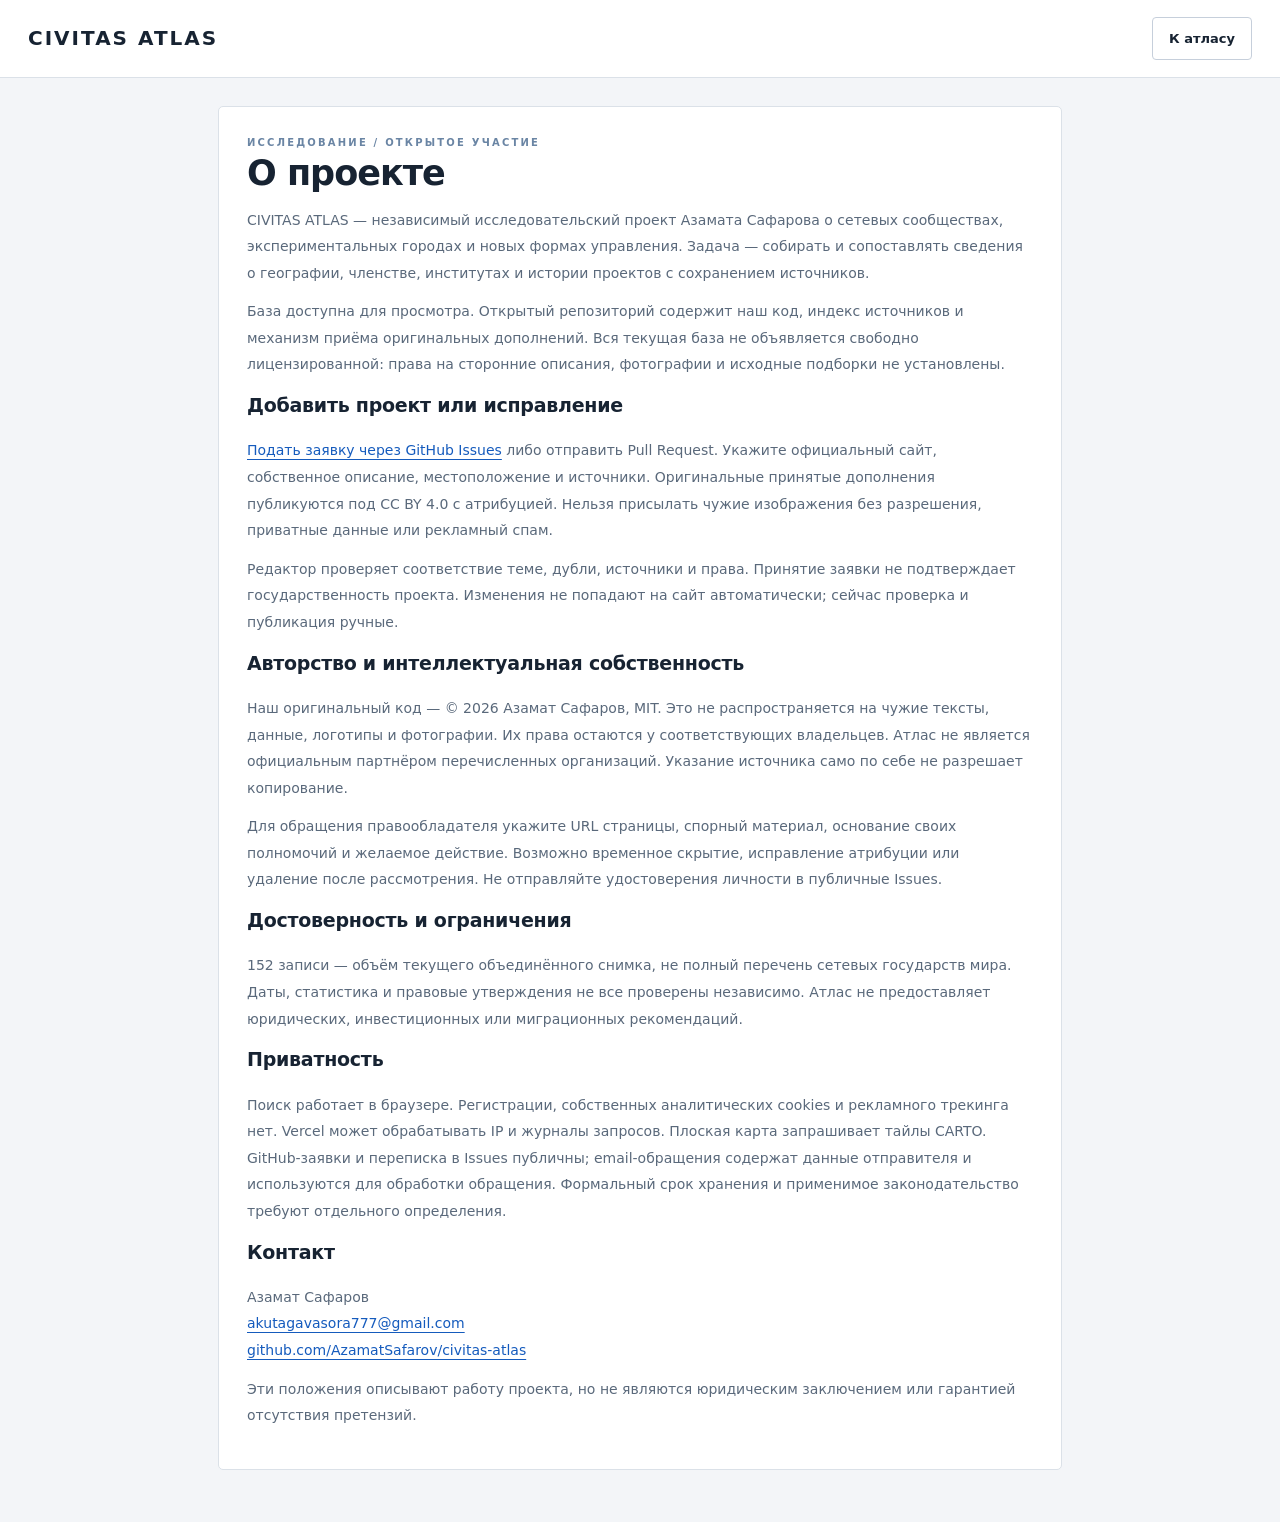
==== about.html @ b0e30f30 "Add public research description, contact and submission links" ====
<!doctype html><html lang="ru"><meta charset="utf-8"><meta name="viewport" content="width=device-width,initial-scale=1"><title>О проекте — CIVITAS ATLAS</title><link rel="stylesheet" href="design.css"><header><div class="brand">CIVITAS ATLAS</div><a class="button" href="/">К атласу</a></header><main style="max-width:900px"><section class="box pad"><div class="eyebrow">Исследование / открытое участие</div><h1>О проекте</h1><p>CIVITAS ATLAS — независимый исследовательский проект Азамата Сафарова о сетевых сообществах, экспериментальных городах и новых формах управления. Задача — собирать и сопоставлять сведения о географии, членстве, институтах и истории проектов с сохранением источников.</p><p>База доступна для просмотра. Открытый репозиторий содержит наш код, индекс источников и механизм приёма оригинальных дополнений. Вся текущая база не объявляется свободно лицензированной: права на сторонние описания, фотографии и исходные подборки не установлены.</p><h2>Добавить проект или исправление</h2><p><a href="https://github.com/AzamatSafarov/civitas-atlas/issues/new?template=project.yml">Подать заявку через GitHub Issues</a> либо отправить Pull Request. Укажите официальный сайт, собственное описание, местоположение и источники. Оригинальные принятые дополнения публикуются под CC BY 4.0 с атрибуцией. Нельзя присылать чужие изображения без разрешения, приватные данные или рекламный спам.</p><p>Редактор проверяет соответствие теме, дубли, источники и права. Принятие заявки не подтверждает государственность проекта. Изменения не попадают на сайт автоматически; сейчас проверка и публикация ручные.</p><h2>Авторство и интеллектуальная собственность</h2><p>Наш оригинальный код — © 2026 Азамат Сафаров, MIT. Это не распространяется на чужие тексты, данные, логотипы и фотографии. Их права остаются у соответствующих владельцев. Атлас не является официальным партнёром перечисленных организаций. Указание источника само по себе не разрешает копирование.</p><p>Для обращения правообладателя укажите URL страницы, спорный материал, основание своих полномочий и желаемое действие. Возможно временное скрытие, исправление атрибуции или удаление после рассмотрения. Не отправляйте удостоверения личности в публичные Issues.</p><h2>Достоверность и ограничения</h2><p>152 записи — объём текущего объединённого снимка, не полный перечень сетевых государств мира. Даты, статистика и правовые утверждения не все проверены независимо. Атлас не предоставляет юридических, инвестиционных или миграционных рекомендаций.</p><h2>Приватность</h2><p>Поиск работает в браузере. Регистрации, собственных аналитических cookies и рекламного трекинга нет. Vercel может обрабатывать IP и журналы запросов. Плоская карта запрашивает тайлы CARTO. GitHub-заявки и переписка в Issues публичны; email-обращения содержат данные отправителя и используются для обработки обращения. Формальный срок хранения и применимое законодательство требуют отдельного определения.</p><h2>Контакт</h2><p>Азамат Сафаров<br><a href="mailto:akutagavasora777@gmail.com">akutagavasora777@gmail.com</a><br><a href="https://github.com/AzamatSafarov/civitas-atlas">github.com/AzamatSafarov/civitas-atlas</a></p><p>Эти положения описывают работу проекта, но не являются юридическим заключением или гарантией отсутствия претензий.</p></section></main></html>
---- design.css ----
:root{--ink:#172332;--muted:#5d6b7a;--line:#dbe1e8;--paper:#fff;--wash:#f3f5f8;--accent:#155bbd;--night:#091626}*{box-sizing:border-box}html{scroll-behavior:smooth}body{margin:0;background:var(--wash);color:var(--ink);font:15px/1.65 system-ui,-apple-system,BlinkMacSystemFont,"Segoe UI",sans-serif}a{color:var(--accent);text-underline-offset:4px}button,input,select{font:inherit}button,a{touch-action:manipulation}button{cursor:pointer}button,.button{border:1px solid #c6cfdb;background:white;color:var(--ink);border-radius:4px;padding:10px 16px;font-size:13px;font-weight:600;text-decoration:none;display:inline-flex;align-items:center;justify-content:center;min-height:42px;transition:background .15s,border-color .15s}button:hover,.button:hover{background:#edf2f9;border-color:#768ca7}button:focus-visible,a:focus-visible,input:focus-visible,select:focus-visible,.entry:focus-visible{outline:3px solid #4286e8;outline-offset:3px}header{height:78px;padding:0 max(28px,calc((100vw - 1320px)/2));background:white;border-bottom:1px solid var(--line);display:flex;align-items:center;justify-content:space-between;gap:24px}.brand{font-size:20px;font-weight:750;letter-spacing:2px;display:flex;align-items:center;gap:13px}.brand svg{width:34px;height:34px;flex-shrink:0}.brand small{font-weight:400;font-size:10px;letter-spacing:2px;color:var(--muted);display:block}.brand-text{line-height:1.35}header>div:last-child{display:flex;gap:9px}main{max-width:1376px;margin:auto;padding:28px}.hero{background:var(--night);display:grid;grid-template-columns:minmax(320px,.9fr) minmax(0,1.1fr);overflow:hidden;color:white;min-height:540px;border:1px solid #203149}.hero>div:first-child{padding:48px 42px;display:flex;flex-direction:column;justify-content:center;align-items:flex-start}.eyebrow{font-size:10px;font-weight:700;letter-spacing:2.2px;text-transform:uppercase;color:#6a85a4}.hero .eyebrow{color:#8aa6c4}.hero h1{font-size:clamp(36px,3.4vw,51px);line-height:1.1;font-weight:600;letter-spacing:-1.6px;margin:22px 0}.hero p{color:#b7c6d6;max-width:425px;font-size:14px;line-height:1.8;margin:0 0 17px}.hero .muted{font-size:11px;color:#8fa4bd;max-width:430px}.hero #totals{font-size:13px;color:#d7e3ee;border-top:1px solid #2b3d53;border-bottom:1px solid #2b3d53;padding:14px 0;width:100%;margin:10px 0 17px;letter-spacing:.3px}#worldmap{height:540px!important;min-width:0;position:relative;border-left:1px solid #203149;background:var(--night)!important}#worldmap button{background:#13273e;color:#d9e5f4;border:1px solid #3f5872;border-radius:3px;font-size:11px;min-height:34px;padding:7px 12px}#worldmap canvas{display:block;width:100%;height:100%}.section-head{display:flex;align-items:baseline;justify-content:space-between;gap:20px;margin-top:36px}.section-head h2{font-size:26px;font-weight:600;letter-spacing:-.5px;margin:0}.section-head p{font-size:12px;color:var(--muted)}.coverage{display:grid;grid-template-columns:repeat(4,1fr);border:1px solid var(--line);background:white;margin-top:22px}.metric{padding:18px 22px;border-right:1px solid var(--line)}.metric:last-child{border:0}.metric strong{font-size:26px;font-weight:500;display:block;line-height:1.4}.metric span{font-size:11px;color:var(--muted)}.tools{display:flex;gap:12px;padding:18px 0;margin:0;flex-wrap:wrap}.tools input,.tools select{padding:11px 14px;border:1px solid #c9d2df;border-radius:3px;background:white;color:var(--ink);min-height:44px;min-width:0}.tools input{flex:1;min-width:200px;cursor:text}.tools select{width:230px;font-size:12px}.muted{color:var(--muted);font-size:12px}#count{font-size:11px;padding:0 0 15px;color:#6c7b8f}#entries{display:grid;grid-template-columns:repeat(3,minmax(0,1fr));gap:16px}.entry{border:1px solid var(--line);background:white;padding:23px;display:flex;gap:14px;cursor:pointer;min-height:215px;position:relative;border-radius:5px;transition:border-color .16s,box-shadow .16s}.entry:hover{border-color:#8ba9cf;box-shadow:0 4px 16px #1b3a6110}.entry h2{font-size:19px;letter-spacing:-.35px;font-weight:650;margin:0 0 7px;line-height:1.3}.entry .identity{width:44px;height:44px;flex-shrink:0;background:#f3f5f9;border:1px solid #e0e5ed;border-radius:5px;display:grid;place-items:center;font-size:14px;font-weight:650;color:#728094;overflow:hidden}.identity img{width:100%;height:100%;object-fit:contain}.entry>div:last-child{min-width:0;flex:1}.entry p{font-size:12px;line-height:1.7;color:#637183;margin:11px 0 0;display:-webkit-box;-webkit-line-clamp:3;-webkit-box-orient:vertical;overflow:hidden}.location{font-size:12px;font-weight:600;color:#305b8b;line-height:1.55;overflow-wrap:anywhere}.meta{font-size:10px;color:#7d8998;margin-top:6px;text-transform:uppercase;letter-spacing:.5px}.entry .badge{font-size:9px;color:#155bbd;padding-top:12px;font-weight:600;letter-spacing:.4px}.layout{display:grid;grid-template-columns:minmax(0,2.1fr) minmax(280px,1fr);gap:24px}.box{background:white;border:1px solid var(--line);border-radius:5px;margin-bottom:24px;overflow:hidden;min-width:0}.pad{padding:28px}.banner{height:310px;background:#e3e9ef;position:relative}.banner img{width:100%;height:100%;object-fit:cover}.no-photo{height:130px;display:flex;align-items:center;background:#eff2f6;color:#647487;font-size:12px;padding:26px}.logo{width:76px;height:76px;margin:-65px 0 23px;position:relative;display:grid;place-items:center;border:4px solid white;border-radius:9px;background:#eef2f6;box-shadow:0 1px 8px #152b441a;font-size:23px;font-weight:600;color:#6d7f94}.logo img{width:100%;height:100%;object-fit:contain;border-radius:5px}.pad h1{font-size:35px;line-height:1.2;font-weight:600;letter-spacing:-1px;margin:0 0 13px}.pad h2{font-size:19px;font-weight:650;margin:0 0 16px;letter-spacing:-.25px}.pad h3{font-size:15px;margin:15px 0 8px}.pad p{color:#5a697b;font-size:14px;line-height:1.9;margin:12px 0}.pad .location{font-size:16px;color:#315b8b}.pad .resource{display:block;text-decoration:none;font-size:12px;border-bottom:1px solid #e8edf3;padding:12px 0;overflow-wrap:anywhere;line-height:1.6}.pad .resource:hover{text-decoration:underline}.pad .resource:last-child{border-bottom:0}.gallery{display:grid;grid-template-columns:1fr 1fr;gap:15px;margin-top:22px}.gallery figure{margin:0;min-width:0}.gallery img{width:100%;height:190px;object-fit:cover;border-radius:3px}.gallery figcaption{font-size:10px;color:#778798;margin-top:5px}.chips{display:flex;gap:7px;flex-wrap:wrap}.chip{font-size:11px;padding:5px 9px;background:#eff3f8;color:#49627f;border-radius:2px}.event{position:relative;border-left:1px solid #cbd6e4;padding:0 0 24px 21px;margin-left:4px;font-size:12px;color:#56697e;line-height:1.8}.event:before{content:'';position:absolute;left:-4px;top:6px;width:7px;height:7px;border-radius:50%;background:#376caf}.notice{font-size:11px;color:#71674f;background:#f7f4eb;border-left:2px solid #b8a97d;padding:12px 14px;line-height:1.8;margin:17px 0;border-radius:0}.source{white-space:pre-wrap;overflow-wrap:anywhere;font-size:12px;color:#55687f;line-height:1.9}.summary-text{white-space:pre-line;font-size:14px;line-height:1.85;color:#536275}.disclosure{border-top:1px solid var(--line);padding-top:16px;margin-top:15px}.disclosure summary{font-size:12px;color:#476382;cursor:pointer;font-weight:600}.disclosure .source{padding:20px 0 0}.footer{border-top:1px solid var(--line);background:white;margin-top:40px;padding:30px max(28px,calc((100vw - 1320px)/2));display:flex;align-items:center;justify-content:space-between;gap:25px;font-size:11px;color:var(--muted)}.footer p{max-width:460px;margin:7px 0}.footer button{background:transparent;border:0;padding:5px 10px;font-size:11px;color:#57687c}.footer-links{display:flex;flex-wrap:wrap}#profile{display:none}#back{margin-bottom:0;background:white}dialog{width:min(720px,92vw);max-height:85vh;border:1px solid #d3dce7;border-radius:5px;padding:28px}dialog::backdrop{background:#06182a99}.dark{background:#155bbd;color:white;border-color:#155bbd}@media(min-width:1100px){.layout>div:last-child{align-self:start}}@media(max-width:980px){#entries{grid-template-columns:repeat(2,minmax(0,1fr))}.hero{grid-template-columns:1fr 1fr}.hero>div:first-child{padding:30px}.hero h1{font-size:36px}.layout{grid-template-columns:minmax(0,1.7fr) minmax(250px,1fr)}.pad{padding:22px}}@media(max-width:700px){header{height:auto;padding:18px;flex-wrap:wrap;gap:14px}.brand{font-size:17px}header>div:last-child{gap:8px}header .button,header button{font-size:11px;min-height:34px;padding:6px 10px}main{padding:16px}.hero{grid-template-columns:1fr}.hero>div:first-child{padding:30px 25px}.hero h1{font-size:36px}#worldmap{height:370px!important;border-left:0;border-top:1px solid #203149}.hero .muted{font-size:11px}.coverage{grid-template-columns:1fr 1fr}.metric{padding:15px;border-bottom:1px solid var(--line)}.metric:nth-child(2){border-right:0}.metric:nth-child(3),.metric:nth-child(4){border-bottom:0}.metric strong{font-size:22px}.tools{gap:8px}.tools input{flex-basis:100%;min-width:0;width:100%}.tools select{width:calc(50% - 4px);font-size:11px;padding:10px 8px}#entries{grid-template-columns:1fr;gap:12px}.entry{min-height:160px;padding:20px}.layout{grid-template-columns:1fr;gap:0}.banner{height:230px}.pad h1{font-size:29px}.gallery img{height:130px}.footer{display:block;padding:24px 18px}.footer-links{margin-top:16px}.section-head{display:block;margin-top:28px}.section-head p{margin:6px 0 12px}.source{font-size:11px}}@media(prefers-reduced-motion:reduce){html{scroll-behavior:auto}*{transition:none!important}}
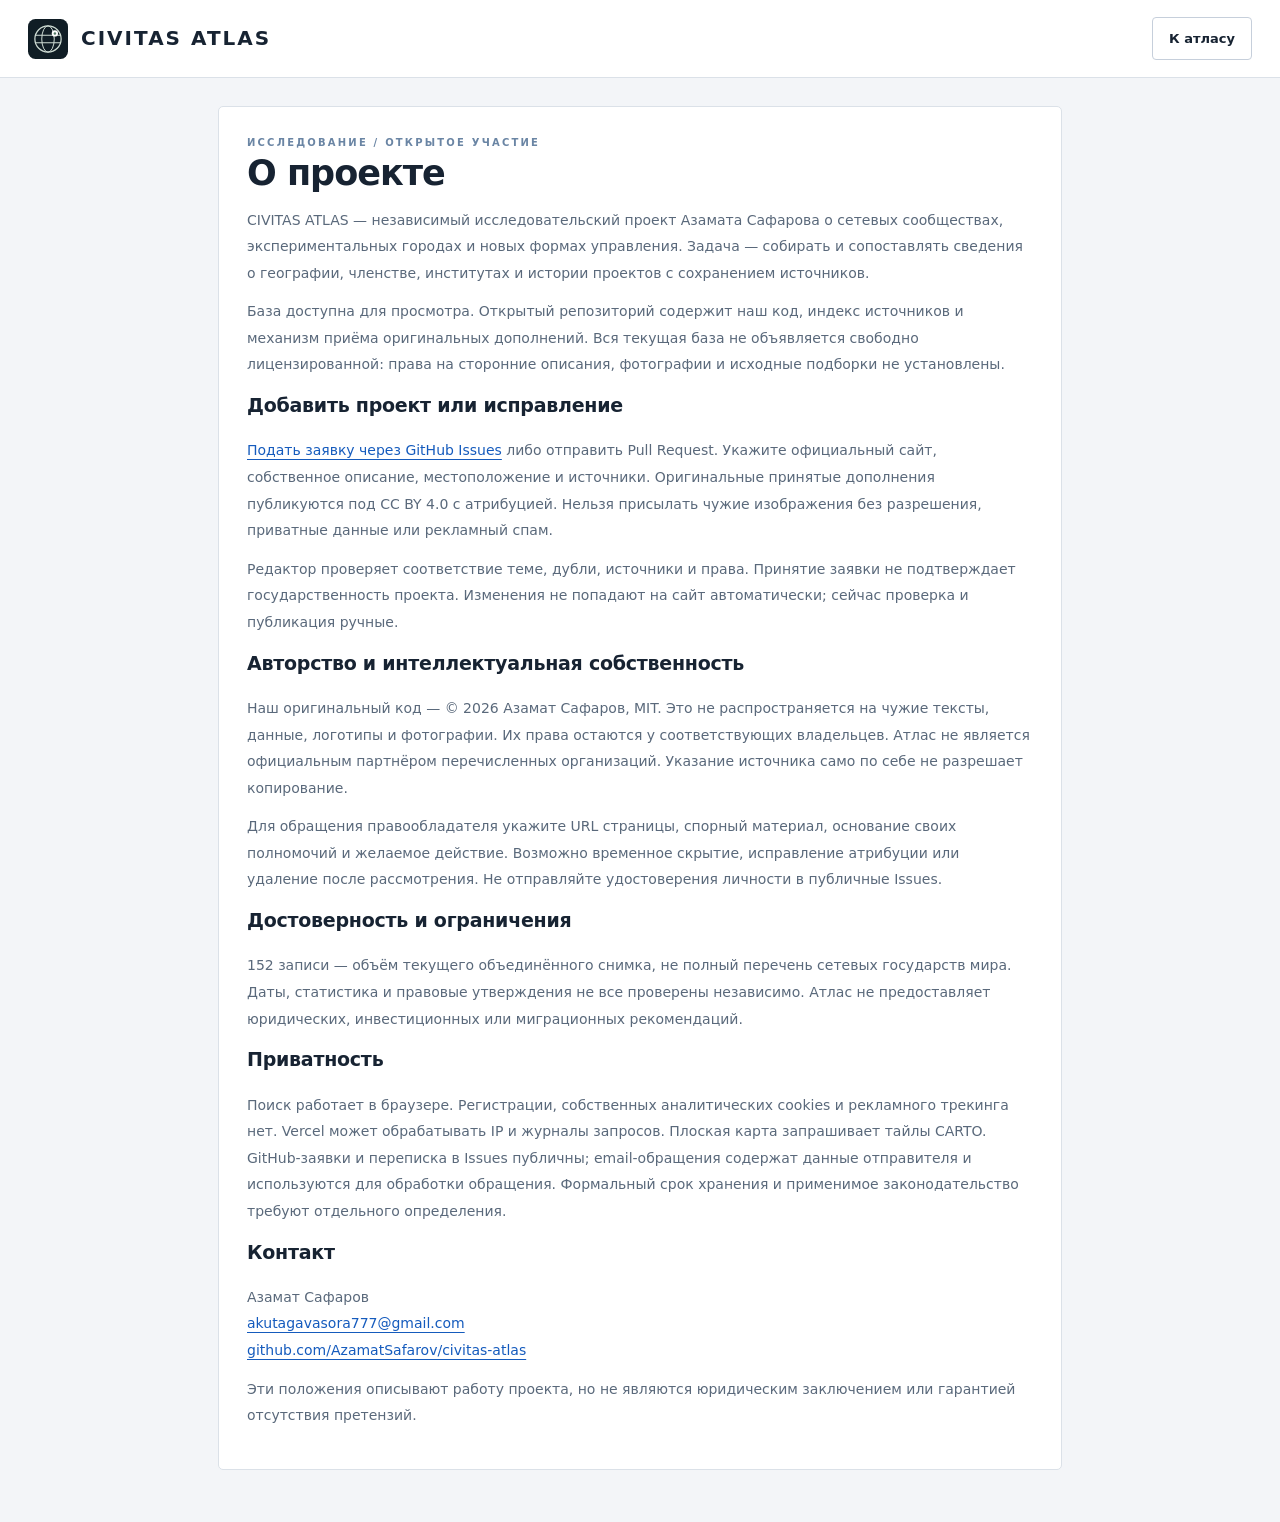
==== commit bb8923fa: "Improve row contrast, simplify copy and add site identity" ====
--- a/about.html
+++ b/about.html
@@ -1 +1 @@
-<!doctype html><html lang="ru"><meta charset="utf-8"><meta name="viewport" content="width=device-width,initial-scale=1"><title>О проекте — CIVITAS ATLAS</title><link rel="stylesheet" href="design.css"><header><div class="brand">CIVITAS ATLAS</div><a class="button" href="/">К атласу</a></header><main style="max-width:900px"><section class="box pad"><div class="eyebrow">Исследование / открытое участие</div><h1>О проекте</h1><p>CIVITAS ATLAS — независимый исследовательский проект Азамата Сафарова о сетевых сообществах, экспериментальных городах и новых формах управления. Задача — собирать и сопоставлять сведения о географии, членстве, институтах и истории проектов с сохранением источников.</p><p>База доступна для просмотра. Открытый репозиторий содержит наш код, индекс источников и механизм приёма оригинальных дополнений. Вся текущая база не объявляется свободно лицензированной: права на сторонние описания, фотографии и исходные подборки не установлены.</p><h2>Добавить проект или исправление</h2><p><a href="https://github.com/AzamatSafarov/civitas-atlas/issues/new?template=project.yml">Подать заявку через GitHub Issues</a> либо отправить Pull Request. Укажите официальный сайт, собственное описание, местоположение и источники. Оригинальные принятые дополнения публикуются под CC BY 4.0 с атрибуцией. Нельзя присылать чужие изображения без разрешения, приватные данные или рекламный спам.</p><p>Редактор проверяет соответствие теме, дубли, источники и права. Принятие заявки не подтверждает государственность проекта. Изменения не попадают на сайт автоматически; сейчас проверка и публикация ручные.</p><h2>Авторство и интеллектуальная собственность</h2><p>Наш оригинальный код — © 2026 Азамат Сафаров, MIT. Это не распространяется на чужие тексты, данные, логотипы и фотографии. Их права остаются у соответствующих владельцев. Атлас не является официальным партнёром перечисленных организаций. Указание источника само по себе не разрешает копирование.</p><p>Для обращения правообладателя укажите URL страницы, спорный материал, основание своих полномочий и желаемое действие. Возможно временное скрытие, исправление атрибуции или удаление после рассмотрения. Не отправляйте удостоверения личности в публичные Issues.</p><h2>Достоверность и ограничения</h2><p>152 записи — объём текущего объединённого снимка, не полный перечень сетевых государств мира. Даты, статистика и правовые утверждения не все проверены независимо. Атлас не предоставляет юридических, инвестиционных или миграционных рекомендаций.</p><h2>Приватность</h2><p>Поиск работает в браузере. Регистрации, собственных аналитических cookies и рекламного трекинга нет. Vercel может обрабатывать IP и журналы запросов. Плоская карта запрашивает тайлы CARTO. GitHub-заявки и переписка в Issues публичны; email-обращения содержат данные отправителя и используются для обработки обращения. Формальный срок хранения и применимое законодательство требуют отдельного определения.</p><h2>Контакт</h2><p>Азамат Сафаров<br><a href="mailto:akutagavasora777@gmail.com">akutagavasora777@gmail.com</a><br><a href="https://github.com/AzamatSafarov/civitas-atlas">github.com/AzamatSafarov/civitas-atlas</a></p><p>Эти положения описывают работу проекта, но не являются юридическим заключением или гарантией отсутствия претензий.</p></section></main></html>+<!doctype html><html lang="ru"><meta charset="utf-8"><meta name="viewport" content="width=device-width,initial-scale=1"><title>О проекте — CIVITAS ATLAS</title><link rel="icon" type="image/svg+xml" href="/brand.svg"><link rel="stylesheet" href="design.css"><header><div class="brand"><img class="brand-symbol" width="40" height="40" src="brand.svg" alt="Логотип">CIVITAS ATLAS</div><a class="button" href="/">К атласу</a></header><main style="max-width:900px"><section class="box pad"><div class="eyebrow">Исследование / открытое участие</div><h1>О проекте</h1><p>CIVITAS ATLAS — независимый исследовательский проект Азамата Сафарова о сетевых сообществах, экспериментальных городах и новых формах управления. Задача — собирать и сопоставлять сведения о географии, членстве, институтах и истории проектов с сохранением источников.</p><p>База доступна для просмотра. Открытый репозиторий содержит наш код, индекс источников и механизм приёма оригинальных дополнений. Вся текущая база не объявляется свободно лицензированной: права на сторонние описания, фотографии и исходные подборки не установлены.</p><h2>Добавить проект или исправление</h2><p><a href="https://github.com/AzamatSafarov/civitas-atlas/issues/new?template=project.yml">Подать заявку через GitHub Issues</a> либо отправить Pull Request. Укажите официальный сайт, собственное описание, местоположение и источники. Оригинальные принятые дополнения публикуются под CC BY 4.0 с атрибуцией. Нельзя присылать чужие изображения без разрешения, приватные данные или рекламный спам.</p><p>Редактор проверяет соответствие теме, дубли, источники и права. Принятие заявки не подтверждает государственность проекта. Изменения не попадают на сайт автоматически; сейчас проверка и публикация ручные.</p><h2>Авторство и интеллектуальная собственность</h2><p>Наш оригинальный код — © 2026 Азамат Сафаров, MIT. Это не распространяется на чужие тексты, данные, логотипы и фотографии. Их права остаются у соответствующих владельцев. Атлас не является официальным партнёром перечисленных организаций. Указание источника само по себе не разрешает копирование.</p><p>Для обращения правообладателя укажите URL страницы, спорный материал, основание своих полномочий и желаемое действие. Возможно временное скрытие, исправление атрибуции или удаление после рассмотрения. Не отправляйте удостоверения личности в публичные Issues.</p><h2>Достоверность и ограничения</h2><p>152 записи — объём текущего объединённого снимка, не полный перечень сетевых государств мира. Даты, статистика и правовые утверждения не все проверены независимо. Атлас не предоставляет юридических, инвестиционных или миграционных рекомендаций.</p><h2>Приватность</h2><p>Поиск работает в браузере. Регистрации, собственных аналитических cookies и рекламного трекинга нет. Vercel может обрабатывать IP и журналы запросов. Плоская карта запрашивает тайлы CARTO. GitHub-заявки и переписка в Issues публичны; email-обращения содержат данные отправителя и используются для обработки обращения. Формальный срок хранения и применимое законодательство требуют отдельного определения.</p><h2>Контакт</h2><p>Азамат Сафаров<br><a href="mailto:akutagavasora777@gmail.com">akutagavasora777@gmail.com</a><br><a href="https://github.com/AzamatSafarov/civitas-atlas">github.com/AzamatSafarov/civitas-atlas</a></p><p>Эти положения описывают работу проекта, но не являются юридическим заключением или гарантией отсутствия претензий.</p></section></main></html>
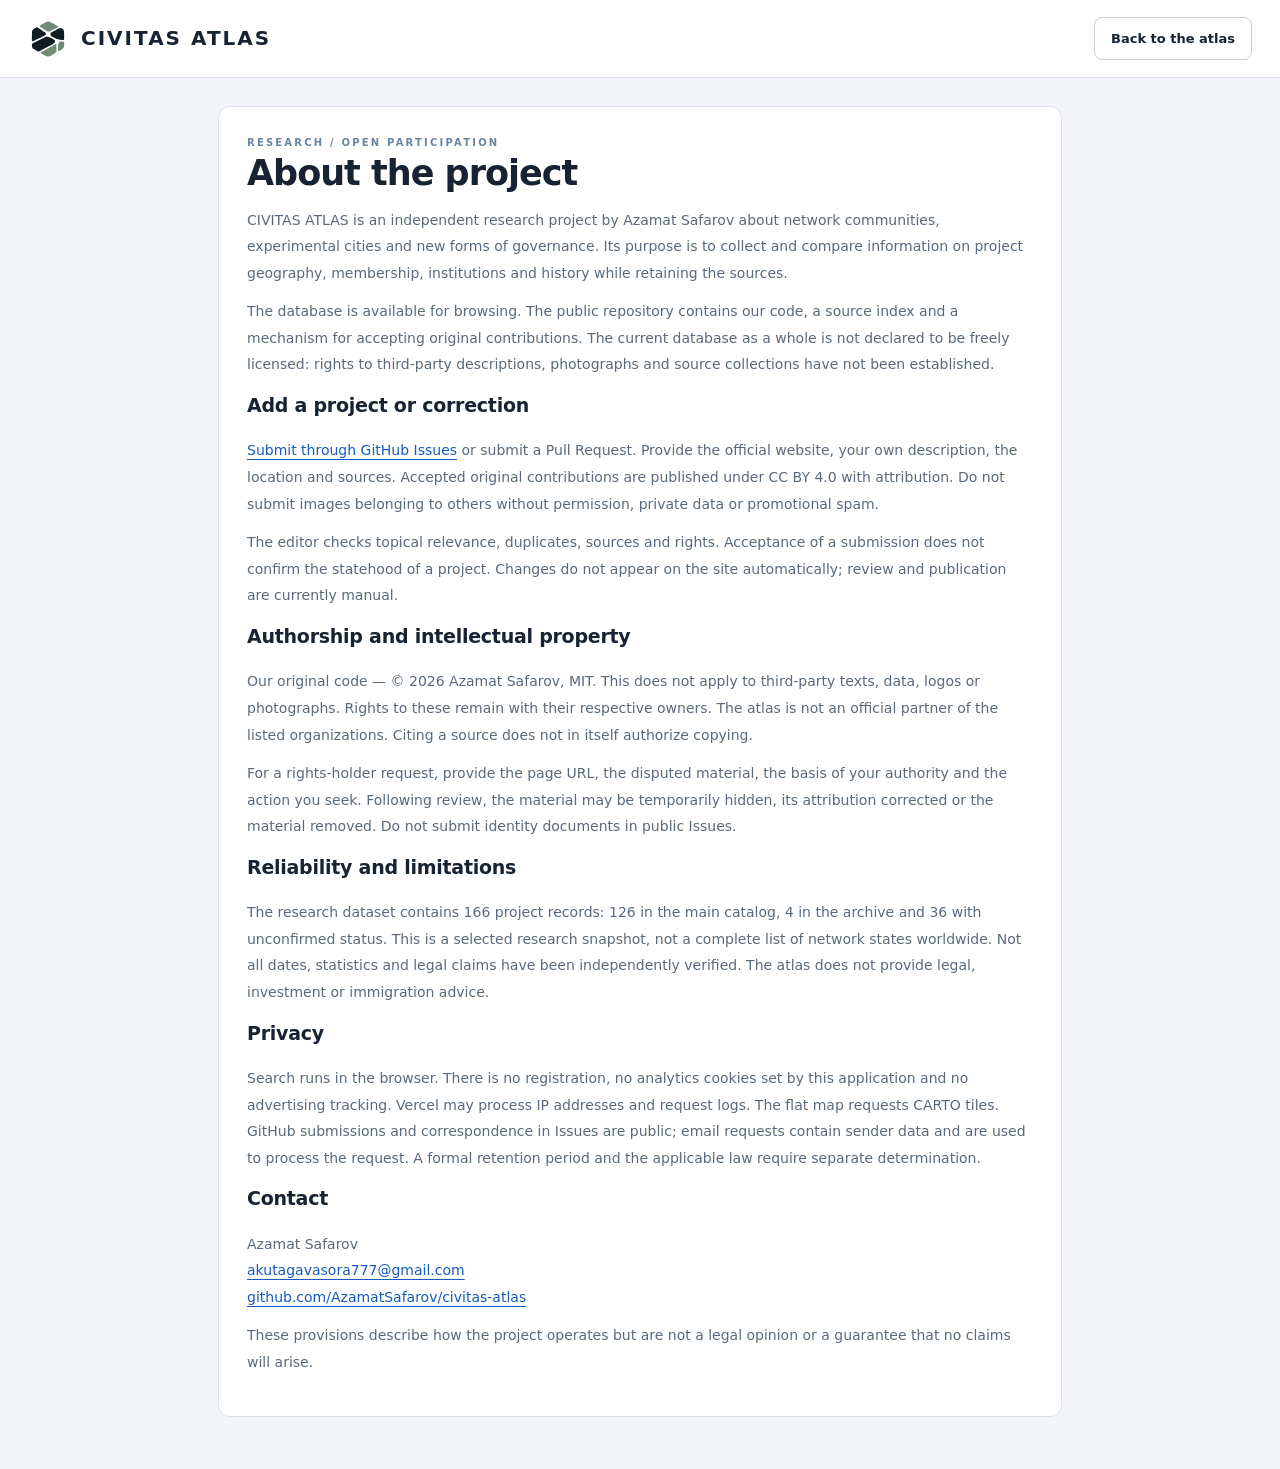
==== commit 06dcbf2c: "Complete the Montelibero record and align the public snapshot The Montelibero entry in the research " ====
--- a/about.html
+++ b/about.html
@@ -1 +1 @@
-<!doctype html><html lang="ru"><meta charset="utf-8"><meta name="viewport" content="width=device-width,initial-scale=1"><title>О проекте — CIVITAS ATLAS</title><link rel="icon" type="image/svg+xml" href="/brand.svg"><link rel="stylesheet" href="design.css"><header><div class="brand"><img class="brand-symbol" width="40" height="40" src="brand.svg" alt="Логотип">CIVITAS ATLAS</div><a class="button" href="/">К атласу</a></header><main style="max-width:900px"><section class="box pad"><div class="eyebrow">Исследование / открытое участие</div><h1>О проекте</h1><p>CIVITAS ATLAS — независимый исследовательский проект Азамата Сафарова о сетевых сообществах, экспериментальных городах и новых формах управления. Задача — собирать и сопоставлять сведения о географии, членстве, институтах и истории проектов с сохранением источников.</p><p>База доступна для просмотра. Открытый репозиторий содержит наш код, индекс источников и механизм приёма оригинальных дополнений. Вся текущая база не объявляется свободно лицензированной: права на сторонние описания, фотографии и исходные подборки не установлены.</p><h2>Добавить проект или исправление</h2><p><a href="https://github.com/AzamatSafarov/civitas-atlas/issues/new?template=project.yml">Подать заявку через GitHub Issues</a> либо отправить Pull Request. Укажите официальный сайт, собственное описание, местоположение и источники. Оригинальные принятые дополнения публикуются под CC BY 4.0 с атрибуцией. Нельзя присылать чужие изображения без разрешения, приватные данные или рекламный спам.</p><p>Редактор проверяет соответствие теме, дубли, источники и права. Принятие заявки не подтверждает государственность проекта. Изменения не попадают на сайт автоматически; сейчас проверка и публикация ручные.</p><h2>Авторство и интеллектуальная собственность</h2><p>Наш оригинальный код — © 2026 Азамат Сафаров, MIT. Это не распространяется на чужие тексты, данные, логотипы и фотографии. Их права остаются у соответствующих владельцев. Атлас не является официальным партнёром перечисленных организаций. Указание источника само по себе не разрешает копирование.</p><p>Для обращения правообладателя укажите URL страницы, спорный материал, основание своих полномочий и желаемое действие. Возможно временное скрытие, исправление атрибуции или удаление после рассмотрения. Не отправляйте удостоверения личности в публичные Issues.</p><h2>Достоверность и ограничения</h2><p>152 записи — объём текущего объединённого снимка, не полный перечень сетевых государств мира. Даты, статистика и правовые утверждения не все проверены независимо. Атлас не предоставляет юридических, инвестиционных или миграционных рекомендаций.</p><h2>Приватность</h2><p>Поиск работает в браузере. Регистрации, собственных аналитических cookies и рекламного трекинга нет. Vercel может обрабатывать IP и журналы запросов. Плоская карта запрашивает тайлы CARTO. GitHub-заявки и переписка в Issues публичны; email-обращения содержат данные отправителя и используются для обработки обращения. Формальный срок хранения и применимое законодательство требуют отдельного определения.</p><h2>Контакт</h2><p>Азамат Сафаров<br><a href="mailto:akutagavasora777@gmail.com">akutagavasora777@gmail.com</a><br><a href="https://github.com/AzamatSafarov/civitas-atlas">github.com/AzamatSafarov/civitas-atlas</a></p><p>Эти положения описывают работу проекта, но не являются юридическим заключением или гарантией отсутствия претензий.</p></section></main></html>+<!doctype html><html lang="en"><meta charset="utf-8"><meta name="viewport" content="width=device-width,initial-scale=1"><title>About the project — CIVITAS ATLAS</title><link rel="icon" href="/favicon.ico"><link rel="icon" type="image/svg+xml" href="/brand.svg"><link rel="apple-touch-icon" href="/favicon-180.png"><link rel="stylesheet" href="design.css"><link rel="stylesheet" href="mobile.css"><header><div class="brand"><img class="brand-symbol" width="40" height="40" src="brand.svg" alt="Logo">CIVITAS ATLAS</div><a class="button" href="/">Back to the atlas</a></header><main style="max-width:900px"><section class="box pad"><div class="eyebrow">Research / open participation</div><h1>About the project</h1><p>CIVITAS ATLAS is an independent research project by Azamat Safarov about network communities, experimental cities and new forms of governance. Its purpose is to collect and compare information on project geography, membership, institutions and history while retaining the sources.</p><p>The database is available for browsing. The public repository contains our code, a source index and a mechanism for accepting original contributions. The current database as a whole is not declared to be freely licensed: rights to third-party descriptions, photographs and source collections have not been established.</p><h2>Add a project or correction</h2><p><a href="https://github.com/AzamatSafarov/civitas-atlas/issues/new?template=project.yml">Submit through GitHub Issues</a> or submit a Pull Request. Provide the official website, your own description, the location and sources. Accepted original contributions are published under CC BY 4.0 with attribution. Do not submit images belonging to others without permission, private data or promotional spam.</p><p>The editor checks topical relevance, duplicates, sources and rights. Acceptance of a submission does not confirm the statehood of a project. Changes do not appear on the site automatically; review and publication are currently manual.</p><h2>Authorship and intellectual property</h2><p>Our original code — © 2026 Azamat Safarov, MIT. This does not apply to third-party texts, data, logos or photographs. Rights to these remain with their respective owners. The atlas is not an official partner of the listed organizations. Citing a source does not in itself authorize copying.</p><p>For a rights-holder request, provide the page URL, the disputed material, the basis of your authority and the action you seek. Following review, the material may be temporarily hidden, its attribution corrected or the material removed. Do not submit identity documents in public Issues.</p><h2>Reliability and limitations</h2><p>The research dataset contains 166 project records: 126 in the main catalog, 4 in the archive and 36 with unconfirmed status. This is a selected research snapshot, not a complete list of network states worldwide. Not all dates, statistics and legal claims have been independently verified. The atlas does not provide legal, investment or immigration advice.</p><h2>Privacy</h2><p>Search runs in the browser. There is no registration, no analytics cookies set by this application and no advertising tracking. Vercel may process IP addresses and request logs. The flat map requests CARTO tiles. GitHub submissions and correspondence in Issues are public; email requests contain sender data and are used to process the request. A formal retention period and the applicable law require separate determination.</p><h2>Contact</h2><p>Azamat Safarov<br><a href="mailto:akutagavasora777@gmail.com">akutagavasora777@gmail.com</a><br><a href="https://github.com/AzamatSafarov/civitas-atlas">github.com/AzamatSafarov/civitas-atlas</a></p><p>These provisions describe how the project operates but are not a legal opinion or a guarantee that no claims will arise.</p></section></main></html>
--- a/mobile.css
+++ b/mobile.css
@@ -0,0 +1,14 @@
+/* Long Wikimedia credits must wrap inside profile columns. */
+.layout>div{min-width:0}.pad figure{margin:16px 0}.pad figcaption,.pad .resource,.pad .source{overflow-wrap:anywhere;word-break:break-word}.pad figure img{max-width:100%!important}
+/* Consistent softened corners on desktop and mobile. */
+.hero{border-radius:16px;overflow:hidden}.feature,.box,.contribute{border-radius:12px;overflow:hidden}.entry,.coverage{border-radius:10px}.gallery img{border-radius:8px}button,.button,.tools input,.tools select{border-radius:8px}#worldmap button{border-radius:8px}.chip,.notice{border-radius:6px}dialog{border-radius:14px}
+/* Mobile layouts: compact navigation, readable profiles, touch globe. */
+@media(max-width:700px){
+ header{padding:16px;gap:16px;align-items:flex-start}header .brand{font-size:21px;letter-spacing:.7px}.brand-symbol{width:35px;height:35px}header>div:last-child{width:100%;display:grid;grid-template-columns:1fr 1fr 1.4fr;gap:7px}header .button,header button{width:100%;min-height:42px;font-size:11px;padding:8px 6px}
+ main{padding:12px}.hero>div:first-child{padding:27px 23px}.hero h1{font-size:38px;line-height:1.08;margin:17px 0}.hero p{font-size:13px;line-height:1.8}.hero .eyebrow{font-size:9px;letter-spacing:1.3px}#worldmap{height:340px!important;overflow:hidden}#worldmap canvas{touch-action:pan-y}#worldmap button{bottom:12px!important;left:12px!important;min-height:40px;font-size:11px}
+ .coverage{margin-top:12px}.metric{padding:14px 12px;min-height:91px}.metric span{font-size:10px;line-height:1.6;display:block}.metric strong{font-size:26px}.featured{margin:30px 0}.featured>.section-head{margin-bottom:15px}.section-head h2{font-size:27px}.feature .feature-photo,.feature:nth-child(odd) .feature-photo{height:190px}.feature-copy{padding:22px}.feature-copy h2{font-size:29px}.feature-copy p{font-size:13px;-webkit-line-clamp:4}.feature-link{font-size:12px;min-height:33px}.tools{padding:15px 0}.tools input{font-size:16px;min-height:46px}.tools select{min-height:46px;font-size:12px}#count{padding-bottom:13px;line-height:1.6}
+ .entry{gap:10px 13px;padding:20px 15px}.entry h2{font-size:23px;overflow-wrap:anywhere}.entry p{font-size:12px;line-height:1.75;-webkit-line-clamp:3}.entry .location{font-size:12px}.entry .meta{font-size:9px}.entry .geo-note{font-size:10px}.entry-geo{margin-top:1px}.entry-arrow{align-self:start}.entry .identity{width:40px;height:40px}
+ #back{min-height:44px}.layout{margin-top:16px!important}.box{margin-bottom:16px}.pad{padding:22px 18px}.pad h1{font-size:30px;overflow-wrap:anywhere}.pad h2{font-size:23px}.pad p{font-size:14px;line-height:1.85}.pad .location{font-size:14px}.banner{height:210px}.logo{width:66px;height:66px;margin-top:-55px}.gallery{gap:10px}.gallery img{height:125px}.gallery figcaption{font-size:10px;line-height:1.6;overflow-wrap:anywhere}.event{font-size:13px;line-height:1.8}.pad .resource{font-size:13px;min-height:44px}.notice,.source{font-size:12px}.chip{font-size:12px;padding:7px 10px}.disclosure summary{font-size:13px;min-height:44px;padding:8px 0}.contribute{padding:23px 19px;margin-top:25px}.contribute h2{font-size:27px}.contribute p{font-size:13px}.contribute .button{width:100%;min-height:46px}.footer{padding:23px 16px;margin-top:28px;font-size:12px}.footer-links{gap:8px}.footer-links button,.footer-links .button{min-height:42px;font-size:12px;padding:8px 10px}dialog{padding:20px 16px;width:calc(100% - 24px);max-height:85dvh}dialog button{min-height:44px}.brand-text{overflow-wrap:anywhere}
+}
+@media(max-width:360px){header .brand{font-size:19px}.hero h1{font-size:34px}.hero>div:first-child{padding:24px 19px}#worldmap{height:290px!important}.feature .feature-photo,.feature:nth-child(odd) .feature-photo{height:165px}.entry{grid-template-columns:34px minmax(0,1fr) 13px;gap:10px}.entry .identity{width:34px;height:34px}.entry h2{font-size:22px}.gallery img{height:108px}}
+@media(min-width:701px) and (max-width:1024px){header{padding:19px 24px;height:auto;gap:20px}.brand{font-size:22px!important}.brand-symbol{width:37px;height:37px}header .button,header button{font-size:11px;padding:9px 11px}main{padding:20px}.hero>div:first-child{padding:32px 26px}.hero h1{font-size:40px}#worldmap{height:490px!important}.layout{grid-template-columns:minmax(0,1.6fr) minmax(235px,1fr);gap:16px}.entry{grid-template-columns:25px 42px minmax(0,1fr) 160px 15px;gap:12px}.entry-geo{padding-left:13px}.feature-copy{padding:25px}}
